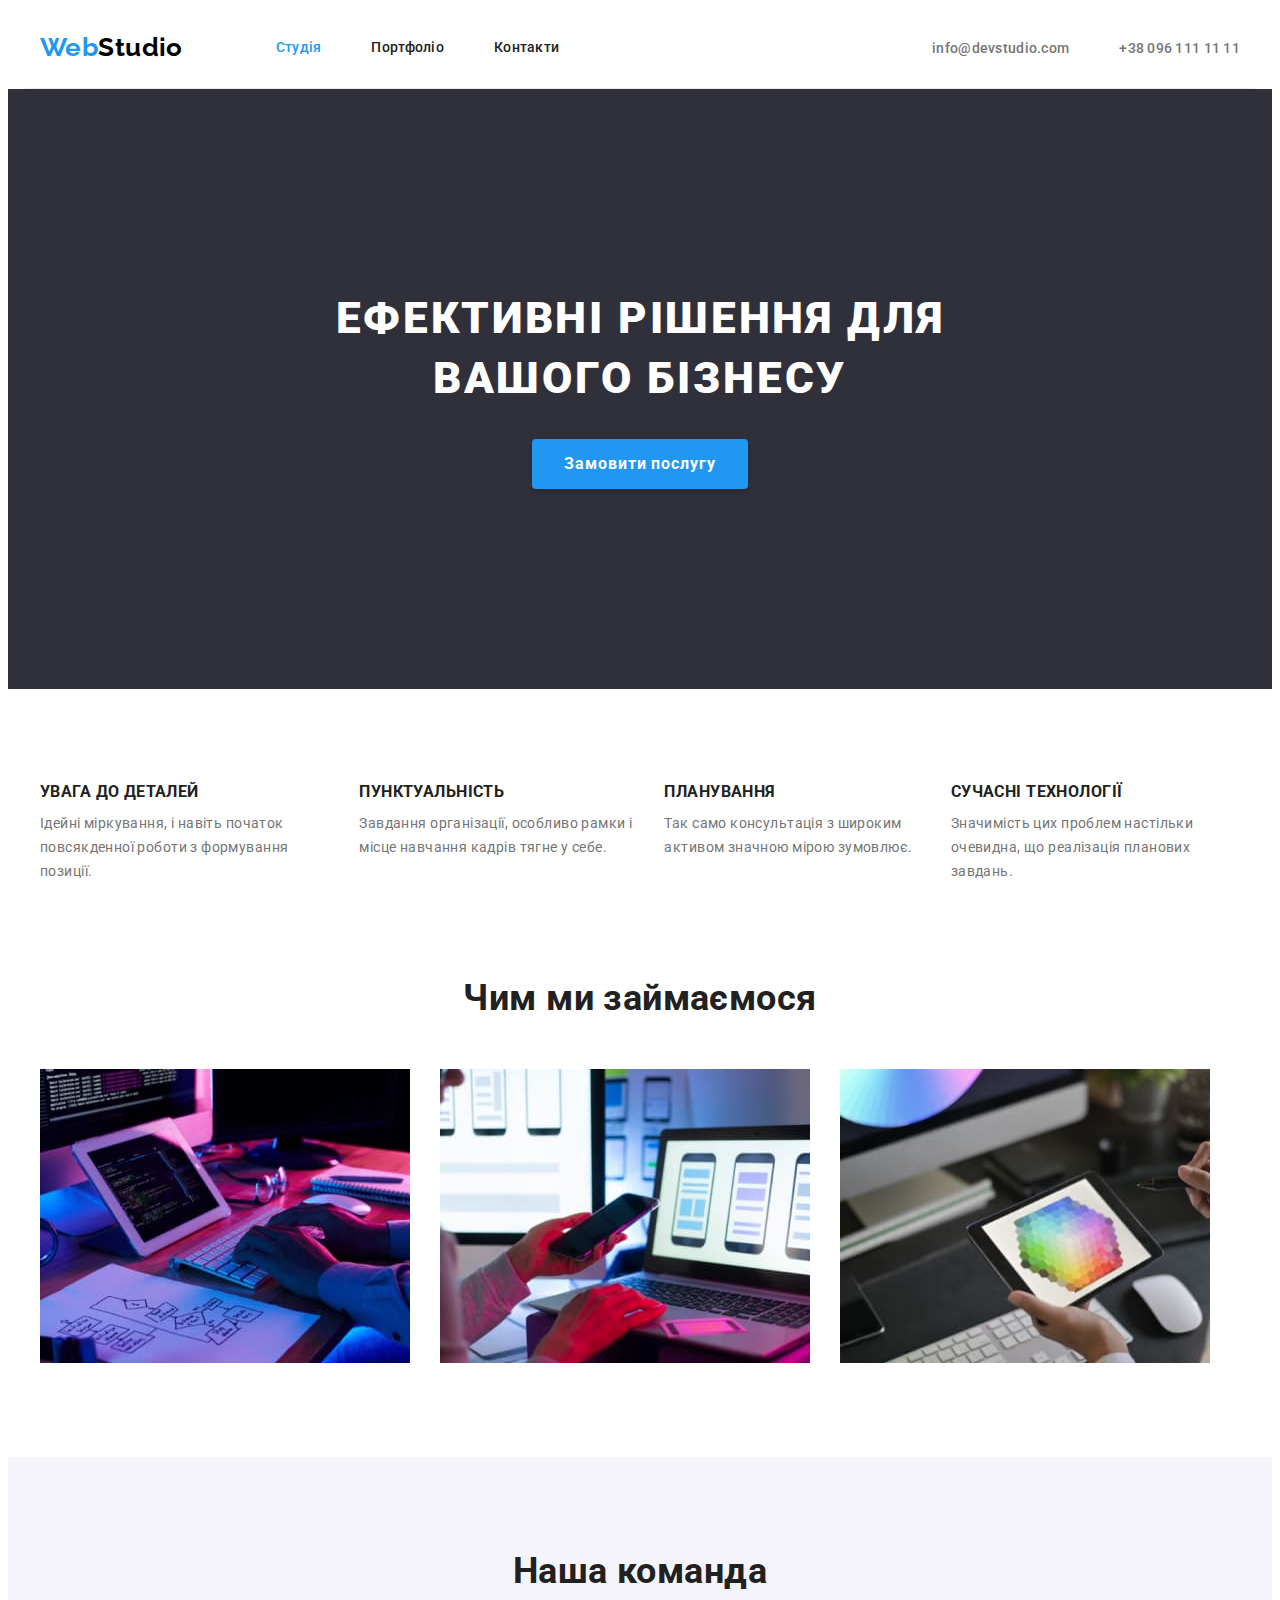
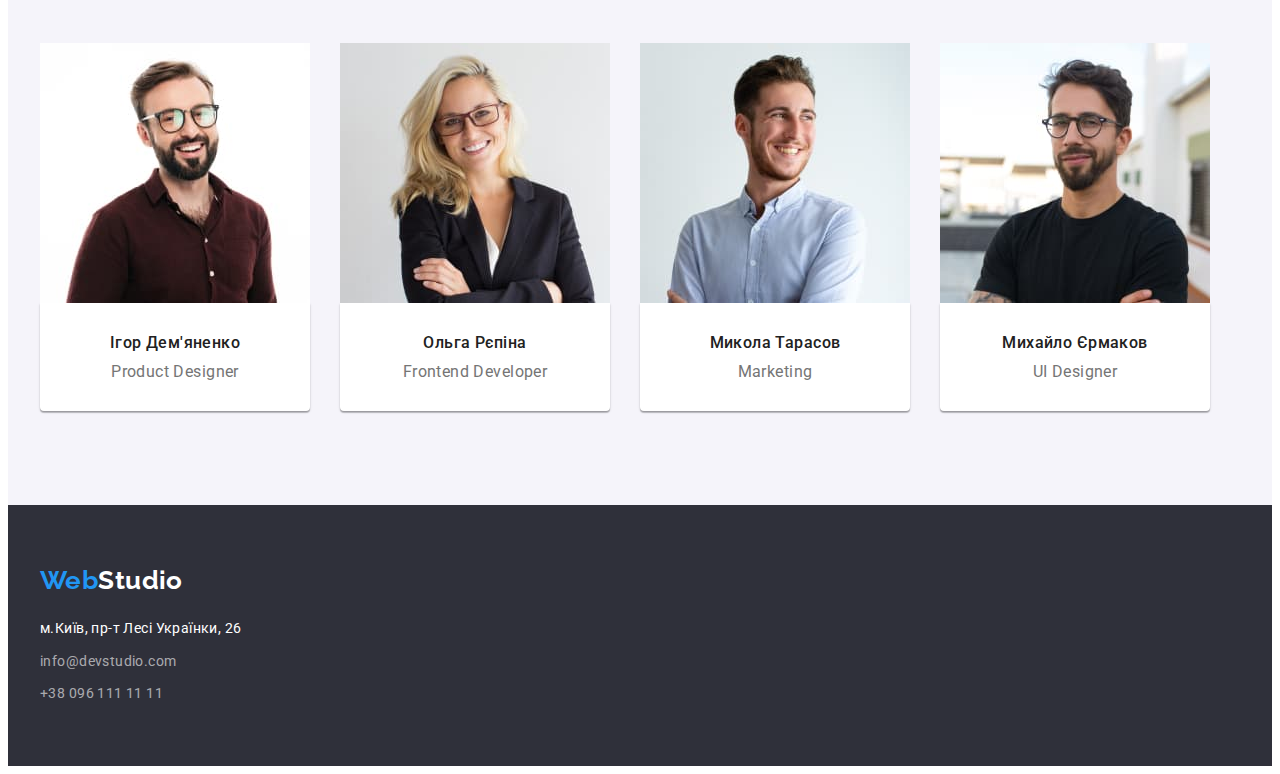
==== index.html @ faf0ae06 "start" ====
<!DOCTYPE html>
<html lang="uk">
  <head>
    <meta charset="UTF-8" />
    <meta http-equiv="X-UA-Compatible" content="IE=edge" />
    <meta name="viewport" content="width=device-width, initial-scale=1.0" />

    <title>Web Studio</title>
    <link
      rel="stylesheet"
      href="https://cdnjs.cloudflare.com/ajax/libs/modern-normalize/1.1.0/modern-normalize.min.css"
      integrity="sha512-wpPYUAdjBVSE4KJnH1VR1HeZfpl1ub8YT/NKx4PuQ5NmX2tKuGu6U/JRp5y+Y8XG2tV+wKQpNHVUX03MfMFn9Q=="
      crossorigin="anonymous"
      referrerpolicy="no-referrer"
    />
    <link rel="stylesheet" href="./css/styles.css" />
    <link rel="preconnect" href="https://fonts.googleapis.com" />
    <link rel="preconnect" href="https://fonts.gstatic.com" crossorigin />
    <link
      href="https://fonts.googleapis.com/css2?family=Raleway:wght@700&family=Roboto:wght@400;500;700;900&display=swap"
      rel="stylesheet"
    />
  </head>
  <body>
    <header class="page-header">
      <div class="conteiner">
        <nav class="site-nav">
          <a class="logo-head" lang="en" href="#"><span class="web-logo">Web</span>Studio</a>
          <ul class="nav-links list">
            <li><a href="#" class="link current">Студія</a></li>
            <li><a href="./portfolio.html" class="link">Портфоліо</a></li>
            <li><a href="#" class="link">Контакти</a></li>
          </ul>
        </nav>

        <ul class="contacts-header list">
          <li><a href="mailto:info@devstudio.com">info@devstudio.com</a></li>
          <li><a href="tel:+380961111111">+38 096 111 11 11</a></li>
        </ul>
      </div>
    </header>
    <main>
      <!--1 секція -->
      <section class="herro-sec">
        <div class="conteiner">
          <h1 class="hero-h">Ефективні рішення для вашого бізнесу</h1>
          <button class="hero-btn" type="button">Замовити послугу</button>
        </div>
      </section>
      <!--2 cek-->
      <section>
        <div class="conteiner">
          <h2 class="visually-hidden">Особливості</h2>
          <ul class="benefits list">
            <li>
              <h3>УВАГА ДО ДЕТАЛЕЙ</h3>
              <p>Ідейні міркування, і навіть початок повсякденної роботи з формування позиції.</p>
            </li>
            <li>
              <h3>ПУНКТУАЛЬНІСТЬ</h3>
              <p>Завдання організації, особливо рамки і місце навчання кадрів тягне у себе.</p>
            </li>
            <li>
              <h3>ПЛАНУВАННЯ</h3>
              <p>Так само консультація з широким активом значною мірою зумовлює.</p>
            </li>
            <li>
              <h3>СУЧАСНІ ТЕХНОЛОГІЇ</h3>
              <p>Значимість цих проблем настільки очевидна, що реалізація планових завдань.</p>
            </li>
          </ul>
        </div>
      </section>
      <!--3 sek-->
      <section class="our-works">
        <div class="conteiner">
          <h2>Чим ми займаємося</h2>
          <ul class="works list">
            <li>
              <img src="./images/img1.jpg" width="370" alt="написання коду на коп'ютері" />
            </li>
            <li>
              <img src="./images/img2.jpg" width="370" alt="розробка додатків на телефон" />
            </li>
            <li>
              <img src="./images/img3.jpg" width="370" alt="підбір кольору" />
            </li>
          </ul>
        </div>
      </section>
      <!--4 sek-->
      <section class="team">
        <div class="conteiner">
          <h2 class="our-team">Наша команда</h2>
          <ul class="members list">
            <li>
              <img
                src="./images/imgigor.jpg"
                width="270"
                height="260"
                alt="Чоловік в окулярах посміхаєтся"
              />
              <div class="card">
                <h3>Ігор Дем'яненко</h3>
                <p lang="en">Product Designer</p>
              </div>
            </li>
            <li>
              <img src="./images/imgolga.jpg" width="270" height="260" alt="Жінка в окулярах" />
              <div class="card">
                <h3>Ольга Рєпіна</h3>
                <p lang="en">Frontend Developer</p>
              </div>
            </li>
            <li>
              <img
                src="./images/imgmikola.jpg"
                width="270"
                height="260"
                alt="Чоловік у білій сорочці посміхаєтся"
              />
              <div class="card">
                <h3>Микола Тарасов</h3>
                <p lang="en">Marketing</p>
              </div>
            </li>
            <li>
              <img
                src="./images/imgmihailo.jpg"
                width="270"
                height="260"
                alt="Усміхнений чоловік у чорній футболці"
              />
              <div class="card">
                <h3>Михайло Єрмаков</h3>
                <p lang="en">UI Designer</p>
              </div>
            </li>
          </ul>
        </div>
      </section>
    </main>
    <footer class="footer">
      <div class="conteiner">
        <a class="logo-footer" lang="en" href="#"><span class="web-logo">Web</span>Studio</a>
        <address>
          <ul class="contacts-footer list">
            <li>
              <a
                class="map"
                href="https://goo.gl/maps/fwpPtRoD1CJxpNF26"
                target="_blank"
                rel="noopener noreferrer nofollow"
              >
                м.Київ, пр-т Лесі Українки, 26</a
              >
            </li>
            <li><a class="mail" href="mailto:info@devstudio.com">info@devstudio.com</a></li>
            <li><a class="phone" href="tel:+380961111111">+38 096 111 11 11</a></li>
          </ul>
        </address>
      </div>
    </footer>
  </body>
</html>
---- css/styles.css ----
:root {
  --border: rgba(236, 236, 236, 1);
  --black: #000000;
  --accent: #2196f3;
  --grey: #757575;
  --white: #ffffff;
  --text: #212121;
  --focus: #188ce8;
  --memberbgc: #f5f4fa;
  --headfoot: #2f303a;
  --font-btn: inherit;
}

body {
  font-family: Roboto, sans-serif;
  background-color: var(--white);
  font-size: 14px;
  letter-spacing: 0.03em;
}
img {
  display: block;
  max-width: 100%;
  height: auto;
}
section {
  padding: 94px 0;
}
h1,
h2,
h3,
h4,
h5,
h6,
p,
ul {
  margin: 0;
  padding: 0;
}
.list {
  list-style: none;
}
.page-header .conteiner {
  display: flex;
  align-items: center;
  justify-content: space-between;

  margin: 0 auto;
  max-width: 1200px;

  border-bottom: 1px solid var(--border);
}
.site-nav {
  display: flex;
  align-items: center;
}

.nav-links li + li {
  margin-left: 50px;
}

.nav-links {
  display: flex;
}

.nav-links .link {
  display: block;
  padding: 32px 0;
  text-decoration: none;
  font-style: normal;
  font-weight: 500;

  line-height: 1.14;
  letter-spacing: 0.02em;

  color: var(--text);
}
.nav-links .link:hover,
.nav-links .link:focus {
  color: var(--accent);
}
.nav-links .link.current {
  color: var(--accent);
}
.contacts-header {
  display: flex;
}

.contacts-header li + li {
  margin-left: 50px;
}

.contacts-header a {
  padding: 32px 0;
  text-decoration: none;
  font-style: normal;
  font-weight: 500;

  line-height: 1.14;
  letter-spacing: 0.02em;

  color: var(--grey);
}
.contacts-header a:hover,
.contacts-header a:focus {
  font-style: normal;
  font-weight: 500;

  line-height: 1.14;
  letter-spacing: 0.02em;

  color: var(--accent);
}
.logo-head {
  margin-right: 93px;
  padding: 24px 0 25px 0;
  align-items: center;

  font-family: Raleway, sans-serif;
  text-decoration: none;
  font-style: normal;
  font-weight: 700;
  font-size: 26px;
  line-height: 1.19;
  /* identical to box height */

  color: var(--black);
}
.web-logo {
  color: var(--accent);
}
.conteiner {
  width: 1200px;

  margin: 0 auto;
  padding: 0 15px;
}

/*hero-sec-main*/
.herro-sec {
  background-color: var(--headfoot);
  padding: 200px 0;
}
.hero-h {
  margin: 0 auto;
  margin-bottom: 30px;

  width: 696px;
  height: 120px;
  font-style: normal;
  font-weight: 900;
  font-size: 44px;
  line-height: 1.36;
  /* or 136% */

  text-align: center;
  letter-spacing: 0.06em;
  text-transform: uppercase;

  color: var(--white);
}
.hero-btn {
  padding: 10px 32px;
  margin: 0 auto;

  font-family: var(--font-btn);
  font-style: normal;
  font-weight: 700;
  font-size: 16px;
  line-height: 1.88;
  /* identical to box height, or 188% */

  display: flex;
  align-items: center;
  text-align: center;
  letter-spacing: 0.06em;

  color: var(--white);
  background: var(--accent);
  box-shadow: 0px 4px 4px rgba(0, 0, 0, 0.15);
  border: none;
  border-radius: 4px;
  cursor: pointer;
}
.hero-btn:hover {
  background: var(--focus);
  box-shadow: 0px 4px 4px rgba(0, 0, 0, 0.15);
  border-radius: 4px;
}
.hero-btn:focus {
  background: var(--focus);
  box-shadow: 0px 4px 4px rgba(0, 0, 0, 0.15);
  border-radius: 4px;
}

/*2sec-main*/
.visually-hidden {
  position: absolute;
  white-space: nowrap;
  width: 1px;
  height: 1px;
  overflow: hidden;
  border: 0;
  padding: 0;
  clip: rect(0 0 0 0);
  clip-path: inset (50%);
  margin: -1px;
}
.benefits {
  display: flex;
  text-align: center;
}
.benefits > li:not(:last-child) {
  margin-right: 30px;
}
.benefits h3 {
  margin-bottom: 10px;
  line-height: 1.14;
  text-align: left;

  text-transform: uppercase;

  color: var(--text);
}
.benefits p {
  text-align: left;
  line-height: 1.71;
  /* or 171% */

  color: var(--grey);
}
/*3sec-main*/
section.our-works {
  padding-top: 0;
}
.our-works h2 {
  margin-bottom: 50px;
  font-size: 36px;
  line-height: 1.16;
  text-align: center;

  color: var(--text);
}
.works {
  display: flex;
}
.works > li:not(:last-child) {
  margin-right: 30px;
}
/*4sec-main*/
.team {
  background-color: var(--memberbgc);
}
.our-team {
  margin-bottom: 50px;
  font-style: normal;
  font-weight: 700;
  font-size: 36px;
  line-height: 1.16;
  text-align: center;
  background-color: var(--memberbgc);

  color: var(--text);
}
.members {
  display: flex;
}
.members > li:not(:last-child) {
  margin-right: 30px;
}
.card {
  padding: 30px 0;
  box-shadow: 0px 1px 3px rgba(0, 0, 0, 0.12), 0px 1px 1px rgba(0, 0, 0, 0.14),
    0px 2px 1px rgba(0, 0, 0, 0.2);
  border-radius: 0px 0px 4px 4px;

  background-color: var(--white);
}
.card img {
  margin-bottom: 30px;
}

.members h3 {
  margin-bottom: 10px;
  font-weight: 500;
  font-size: 16px;
  line-height: 1.2;
  /* identical to box height */

  text-align: center;

  color: var(--text);
  background-color: var(--white);
}
.members p {
  font-size: 16px;
  line-height: 1.2;
  /* identical to box height */

  text-align: center;

  color: var(--grey);
  background-color: var(--white);
}
/*portfolio*/
/*buttons*/

/* .conteiner > nav {
  display: flex;
} */
.section-portf {
}
.filters {
  display: flex;
  justify-content: center;
  margin-bottom: 50px;
}
.filters li:not(:last-child) {
  margin-right: 8px;
}
.filters button {
  padding: 6px 22px;
  font-family: var(--font-btn);
  font-style: normal;
  font-weight: 500;

  color: var(--text);
  background-color: var(--memberbgc);
  border-radius: 4px;
  border: none;
  cursor: pointer;
}
.filters button:hover,
.filters button:focus {
  background-color: var(--accent);
  color: var(--white);
}
/*projects*/
.card-p {
  padding: 20px 24px;
  border-bottom: 1px solid #eee;
}
.card-p > h2 {
  margin-bottom: 4px;
}

.projects {
  display: flex;
  flex-wrap: wrap;
  gap: 30px;
}
/*
.projects .card-p{
  margin-right: 30px;
  margin-bottom: 30px;
}
.projects .card-p:last-child(-n+3){
  margin-bottom: 0;
}
.projects .card-p:nth-child(n){
  margin-right: 0;
}
*/
.projects h2 {
  font-size: 18px;
  line-height: 2;
  /* identical to box height, or 200% */

  letter-spacing: 0.06em;

  color: var(--text);
}
.projects p {
  font-size: 16px;
  line-height: 1.88;
  /* identical to box height, or 188% */

  color: var(--grey);
}
/*footer*/
.footer {
  padding: 60px 0;
  background-color: var(--headfoot);
}
a.logo-footer {
  display: block;
  margin-bottom: 20px;

  font-family: Raleway, sans-serif;
  font-style: normal;
  text-decoration: none;
  font-weight: 700;
  font-size: 26px;
  line-height: 1.2;
  /* identical to box height */

  color: var(--white);
}
.contacts-footer li {
  display: block;
}
.contacts-footer li:not(:last-child) {
  margin-bottom: 9px;
}
.map {
  font-style: normal;
  text-decoration: none;
  font-weight: 400;

  line-height: 1.71;
  /* or 171% */

  color: var(--white);
}
.mail,
.phone {
  font-style: normal;
  text-decoration: none;
  font-weight: 400;

  line-height: 1.71;
  /* or 171% */

  color: rgba(255, 255, 255, 0.6);
}
.contacts-footer a:hover,
.contacts-footer a:focus {
  color: var(--focus);
}

/*.map:hover,
.map:focus {
  color: var(--focus);
}
.mail:hover,
.mail:focus {
  color: var(--focus);
}
.phone:hover,
.phone:focus {
  color: var(--focus);
}*/
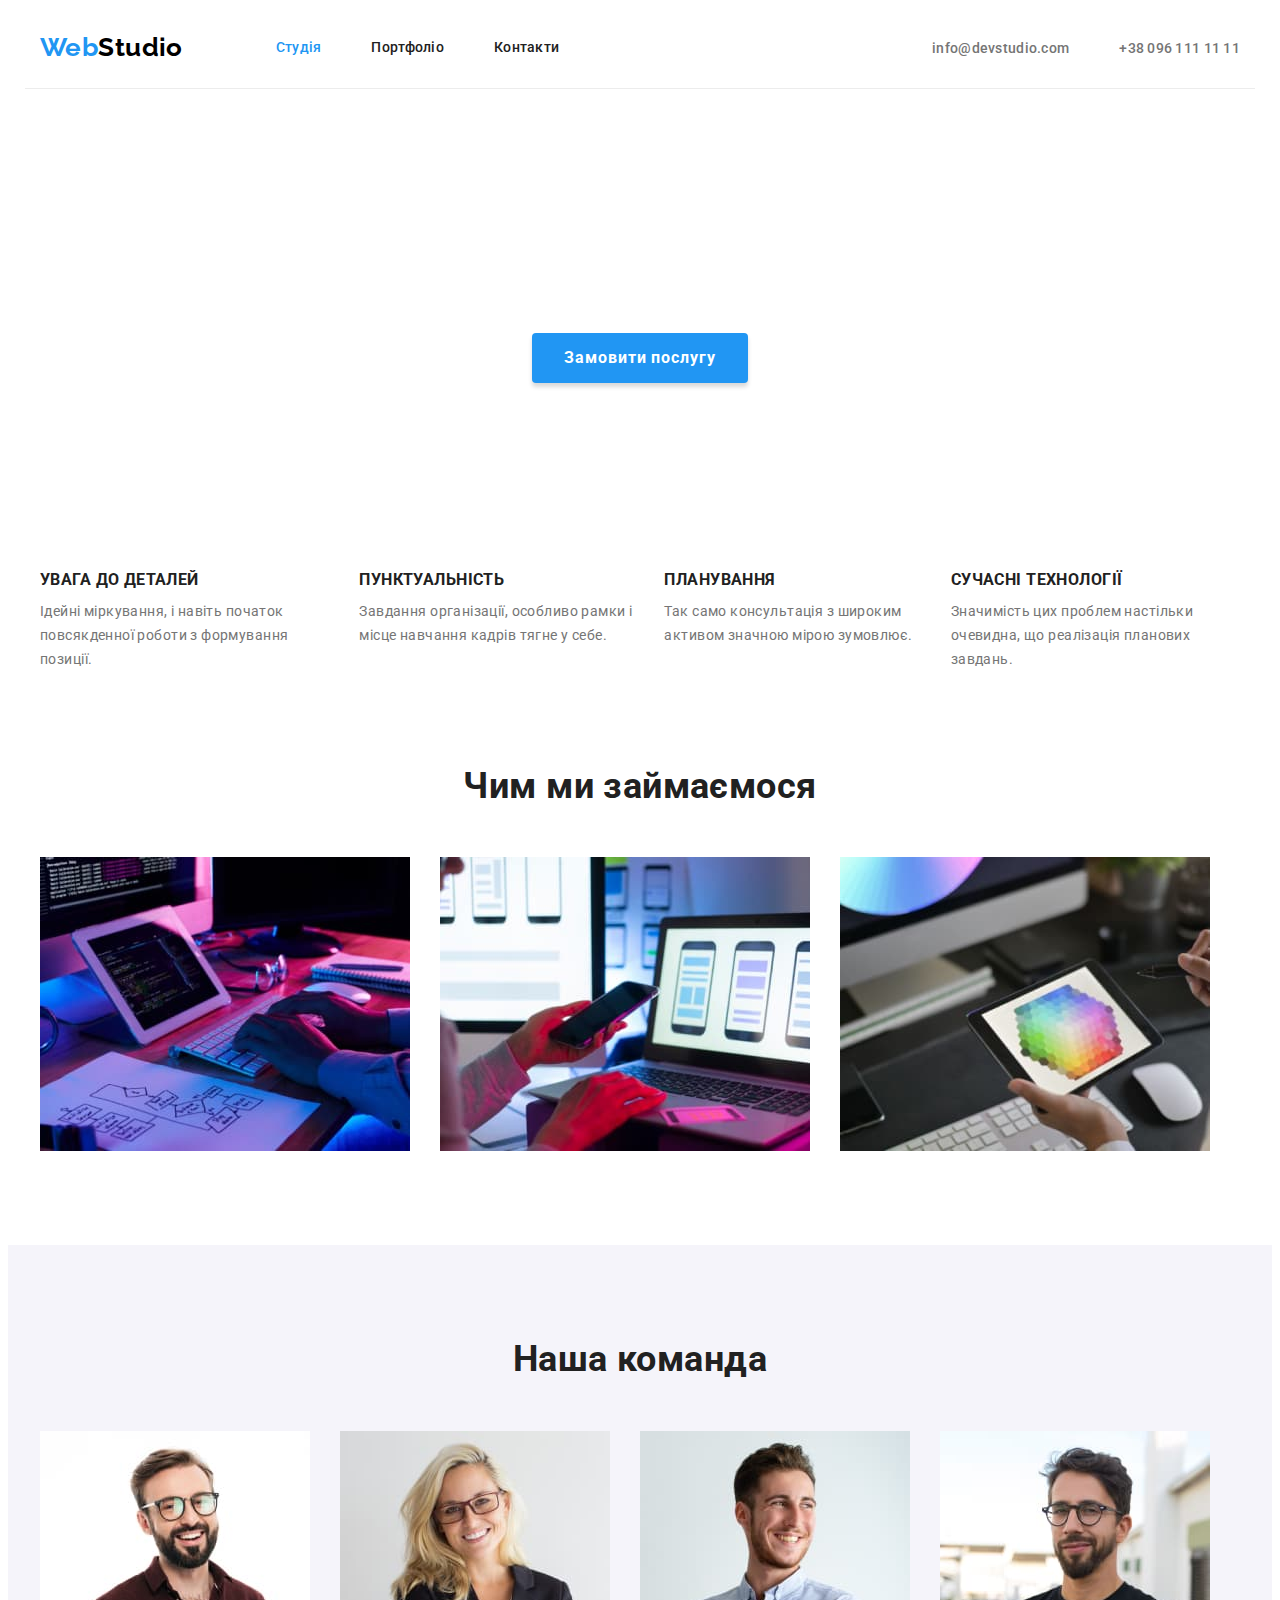
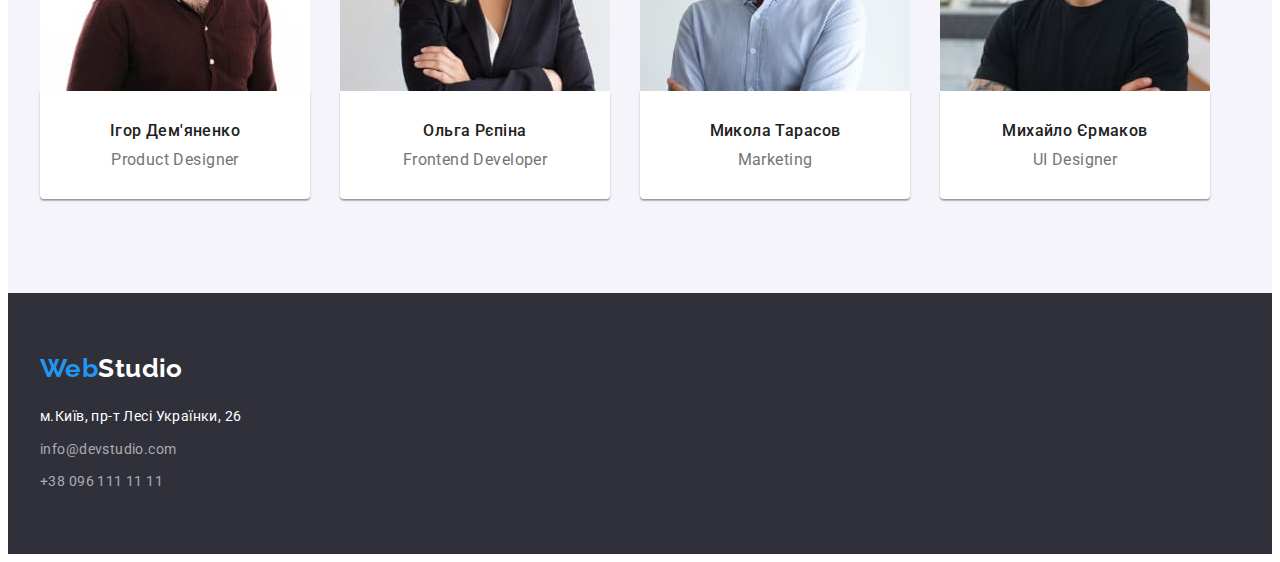
==== commit faee5f30: "1" ====
--- a/index.html
+++ b/index.html
@@ -41,7 +41,7 @@
     </header>
     <main>
       <!--1 секція -->
-      <section class="herro-sec">
+      <section class="herro-sec overlay">
         <div class="conteiner">
           <h1 class="hero-h">Ефективні рішення для вашого бізнесу</h1>
           <button class="hero-btn" type="button">Замовити послугу</button>
--- a/css/styles.css
+++ b/css/styles.css
@@ -137,7 +137,10 @@
 
 /*hero-sec-main*/
 .herro-sec {
-  background-color: var(--headfoot);
+  
+  background-image: linear-gradient(rgba(47, 48, 58, 0.4) rgba(47, 48, 58, 0.4))
+    url(../images/team.jpg)
+
   padding: 200px 0;
 }
 .hero-h {
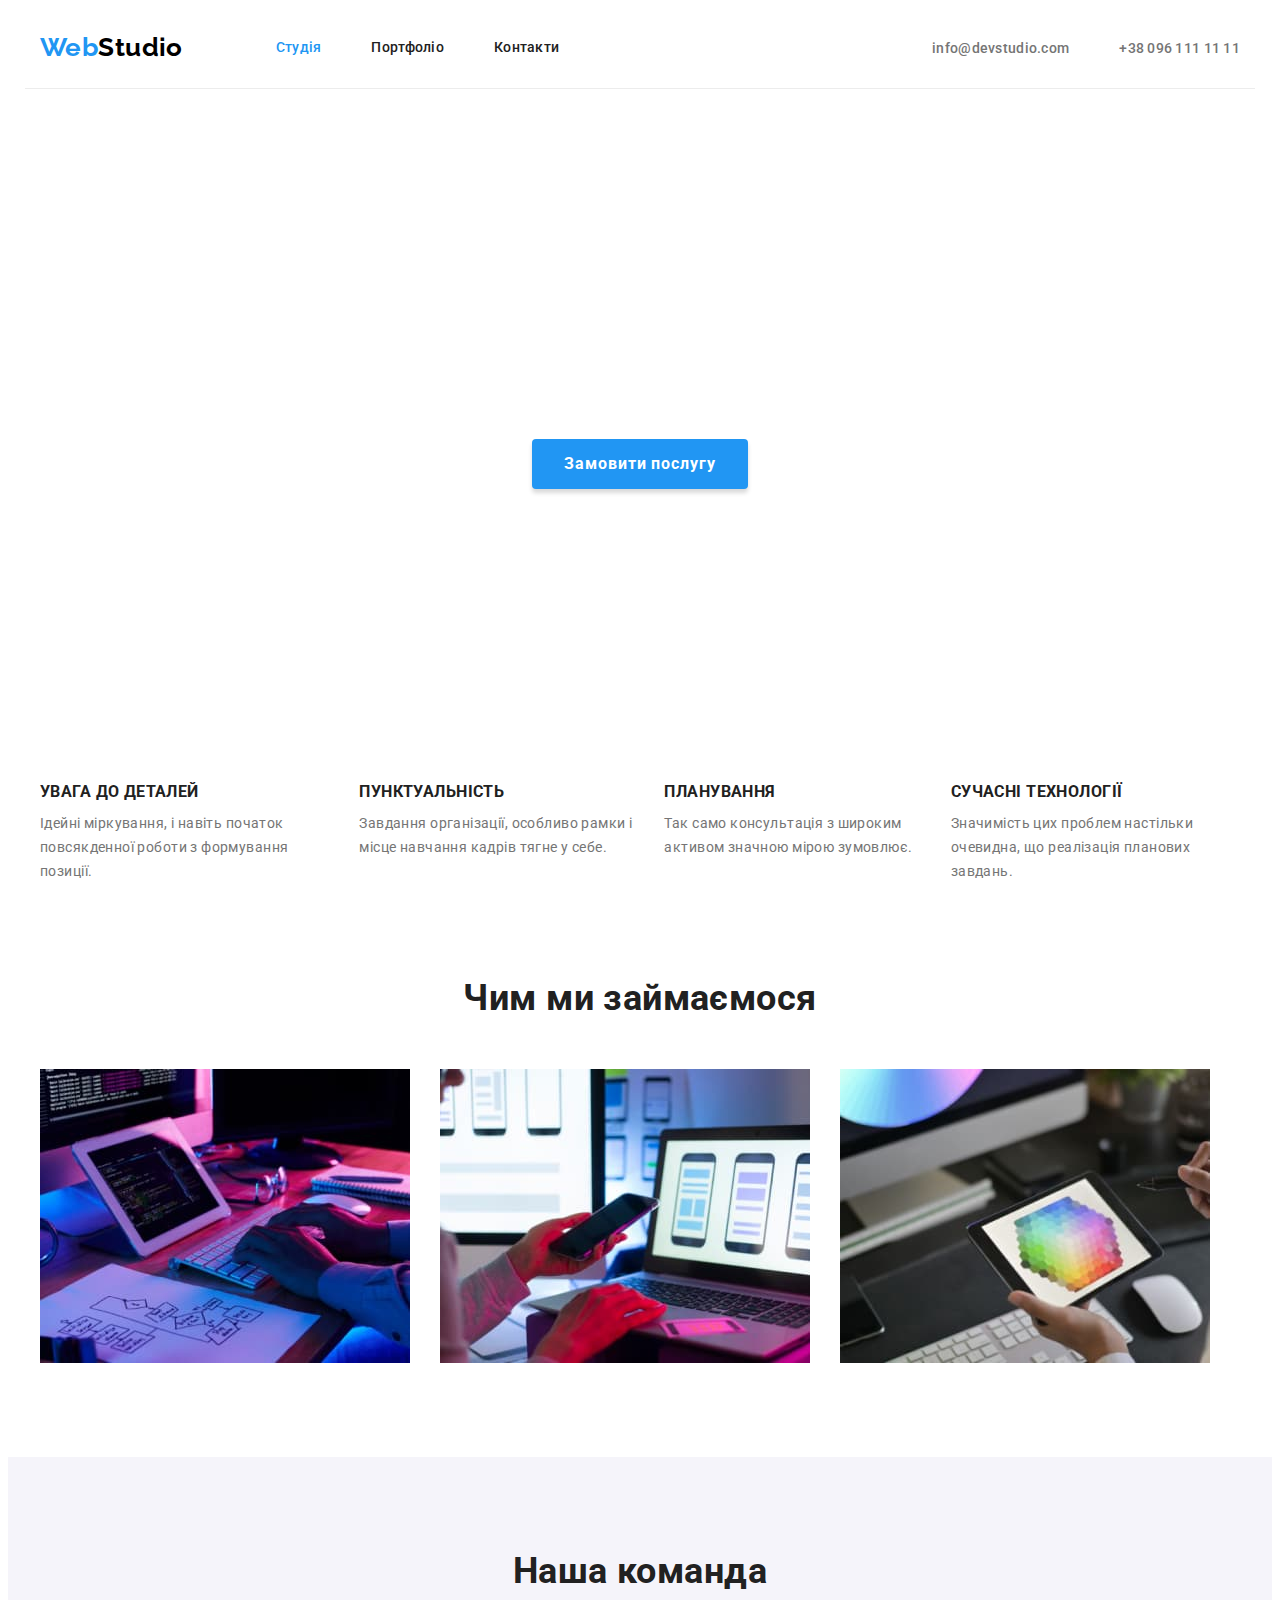
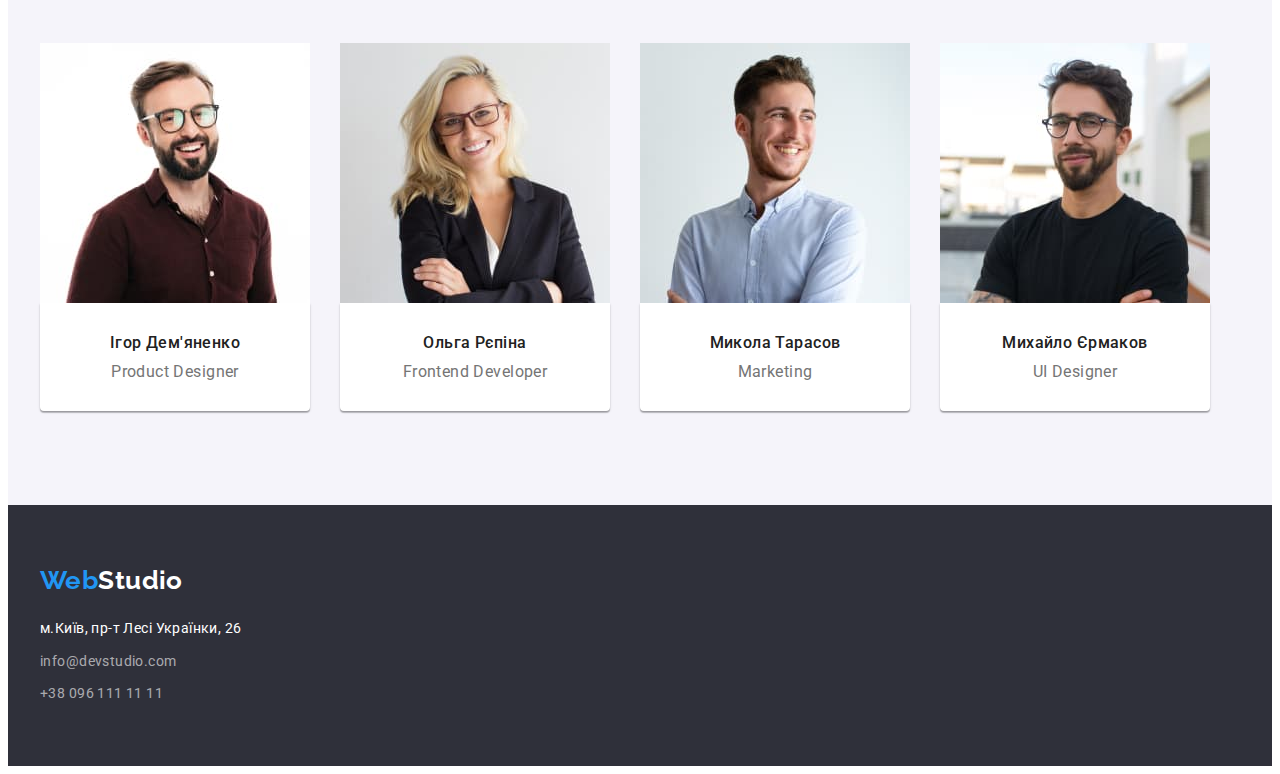
==== commit d315d2dd: "(((" ====
--- a/index.html
+++ b/index.html
@@ -41,7 +41,7 @@
     </header>
     <main>
       <!--1 секція -->
-      <section class="herro-sec overlay">
+      <section class="herro-sec">
         <div class="conteiner">
           <h1 class="hero-h">Ефективні рішення для вашого бізнесу</h1>
           <button class="hero-btn" type="button">Замовити послугу</button>
--- a/css/styles.css
+++ b/css/styles.css
@@ -136,12 +136,20 @@
 }
 
 /*hero-sec-main*/
+
 .herro-sec {
-  
-  background-image: linear-gradient(rgba(47, 48, 58, 0.4) rgba(47, 48, 58, 0.4))
+  max-width: 1600px;
+  padding: 200px 15px;
+  margin: 0 auto;
+  background-image: linear-gradient(
+    to right,
+    rgba(47, 48, 58, 0.4),
+    rgba(47, 48, 58, 0.4),
     url(../images/team.jpg)
-
-  padding: 200px 0;
+  );
+  /* background-image: url(../images/team.jpg); */
+  background-repeat: no-repeat;
+  background-position: center;
 }
 .hero-h {
   margin: 0 auto;
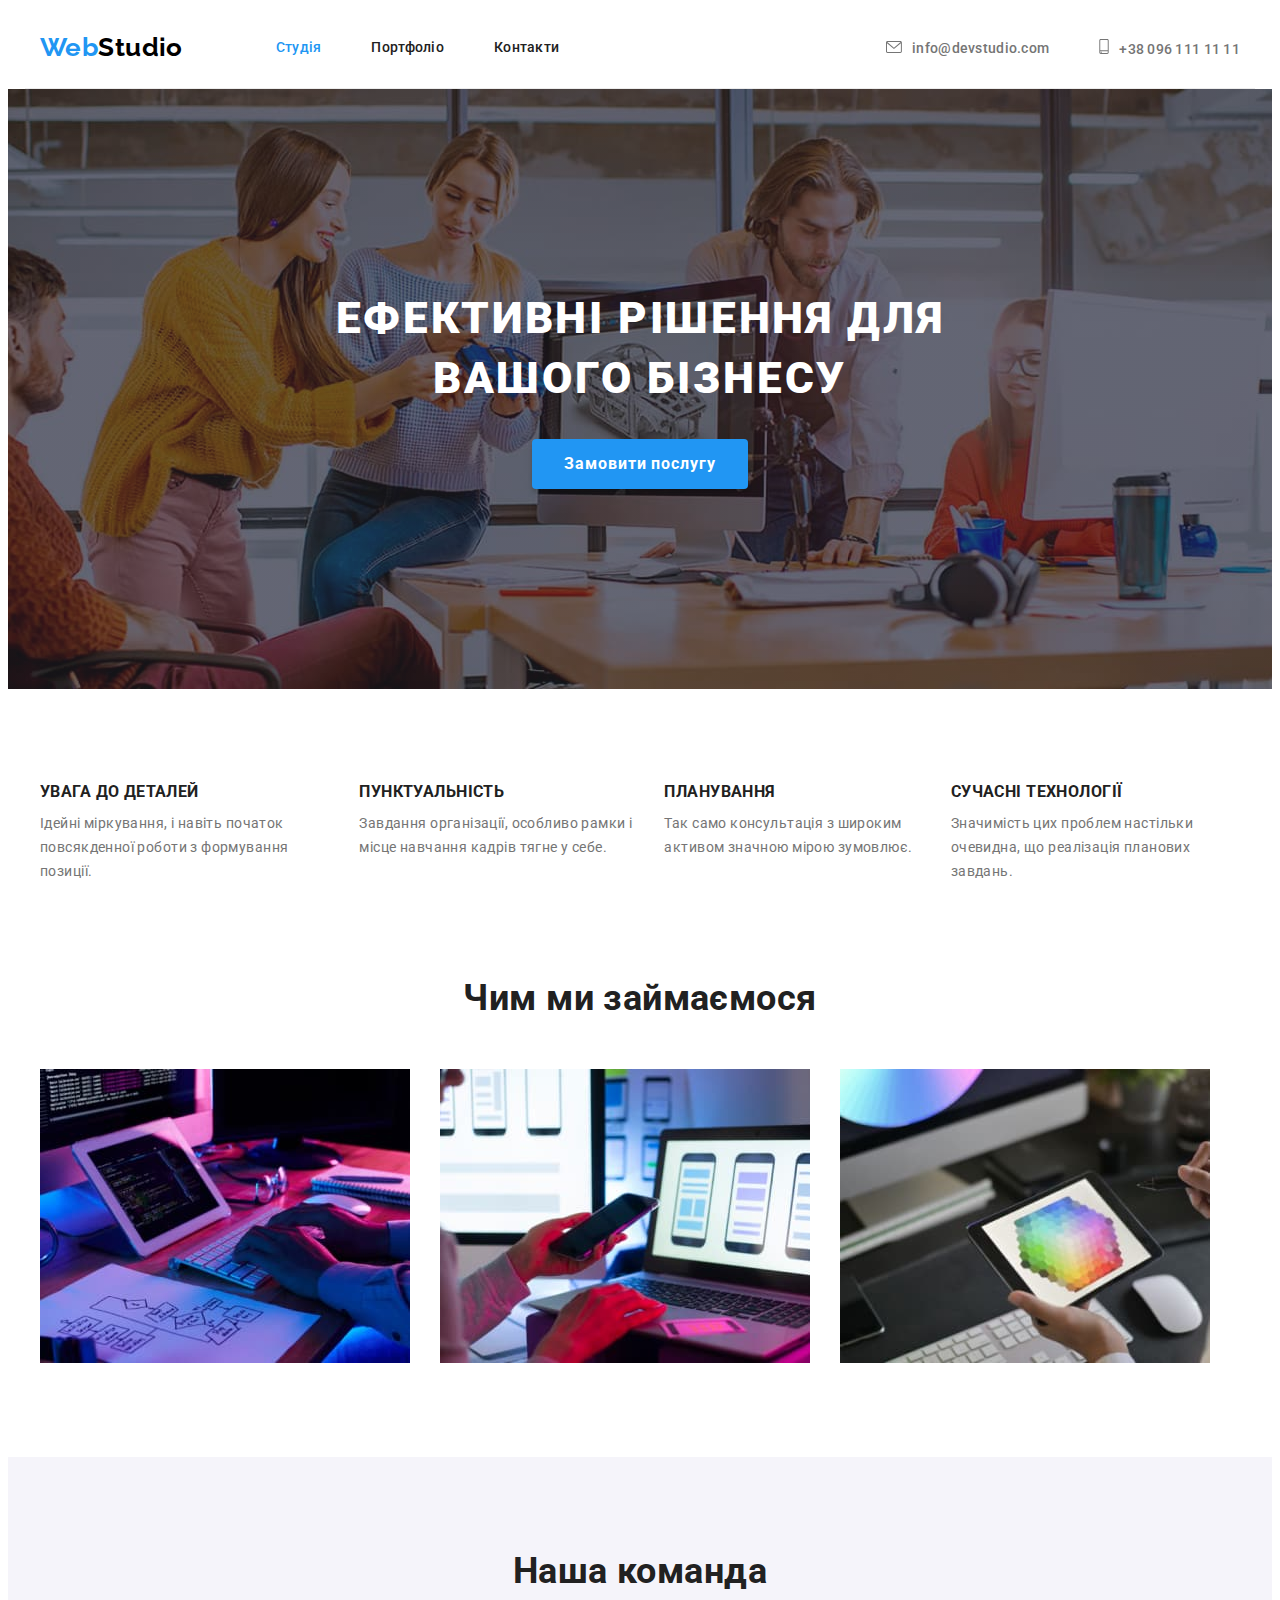
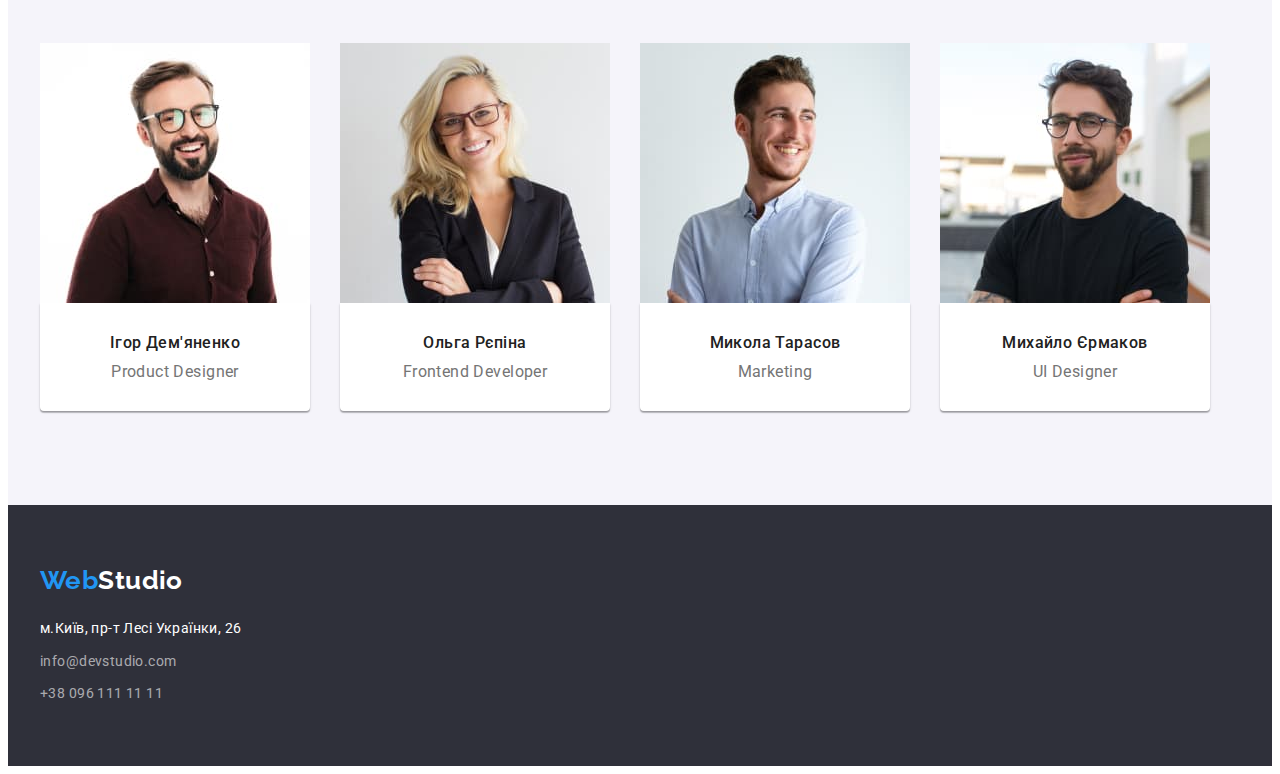
==== commit edfb55a0: "sprite" ====
--- a/index.html
+++ b/index.html
@@ -34,8 +34,20 @@
         </nav>
 
         <ul class="contacts-header list">
-          <li><a href="mailto:info@devstudio.com">info@devstudio.com</a></li>
-          <li><a href="tel:+380961111111">+38 096 111 11 11</a></li>
+          <li>
+            <a href="mailto:info@devstudio.com">
+              <svg class="head-svgm">
+                <use href="./images/symbol-defs.svg#icon-mail"></use></svg
+              >info@devstudio.com</a
+            >
+          </li>
+          <li>
+            <a href="tel:+380961111111"
+              ><svg class="head-svgp">
+                <use href="./images/symbol-defs.svg#icon-phone"></use></svg
+              >+38 096 111 11 11</a
+            >
+          </li>
         </ul>
       </div>
     </header>
--- a/css/styles.css
+++ b/css/styles.css
@@ -83,6 +83,17 @@
 }
 .contacts-header {
   display: flex;
+  align-items: center;
+}
+.head-svgm {
+  width: 16px;
+  height: 12px;
+  margin-right: 10px;
+}
+.head-svgp {
+  width: 10px;
+  height: 15px;
+  margin-right: 10px;
 }
 
 .contacts-header li + li {
@@ -102,6 +113,16 @@
 }
 .contacts-header a:hover,
 .contacts-header a:focus {
+  font-style: normal;
+  font-weight: 500;
+
+  line-height: 1.14;
+  letter-spacing: 0.02em;
+
+  color: var(--accent);
+}
+.contacts-header a svg:hover,
+.contacts-header a svg:focus {
   font-style: normal;
   font-weight: 500;
 
@@ -141,12 +162,8 @@
   max-width: 1600px;
   padding: 200px 15px;
   margin: 0 auto;
-  background-image: linear-gradient(
-    to right,
-    rgba(47, 48, 58, 0.4),
-    rgba(47, 48, 58, 0.4),
-    url(../images/team.jpg)
-  );
+  background-image: linear-gradient(to right, rgba(47, 48, 58, 0.4), rgba(47, 48, 58, 0.4)),
+    url(../images/team.jpg);
   /* background-image: url(../images/team.jpg); */
   background-repeat: no-repeat;
   background-position: center;
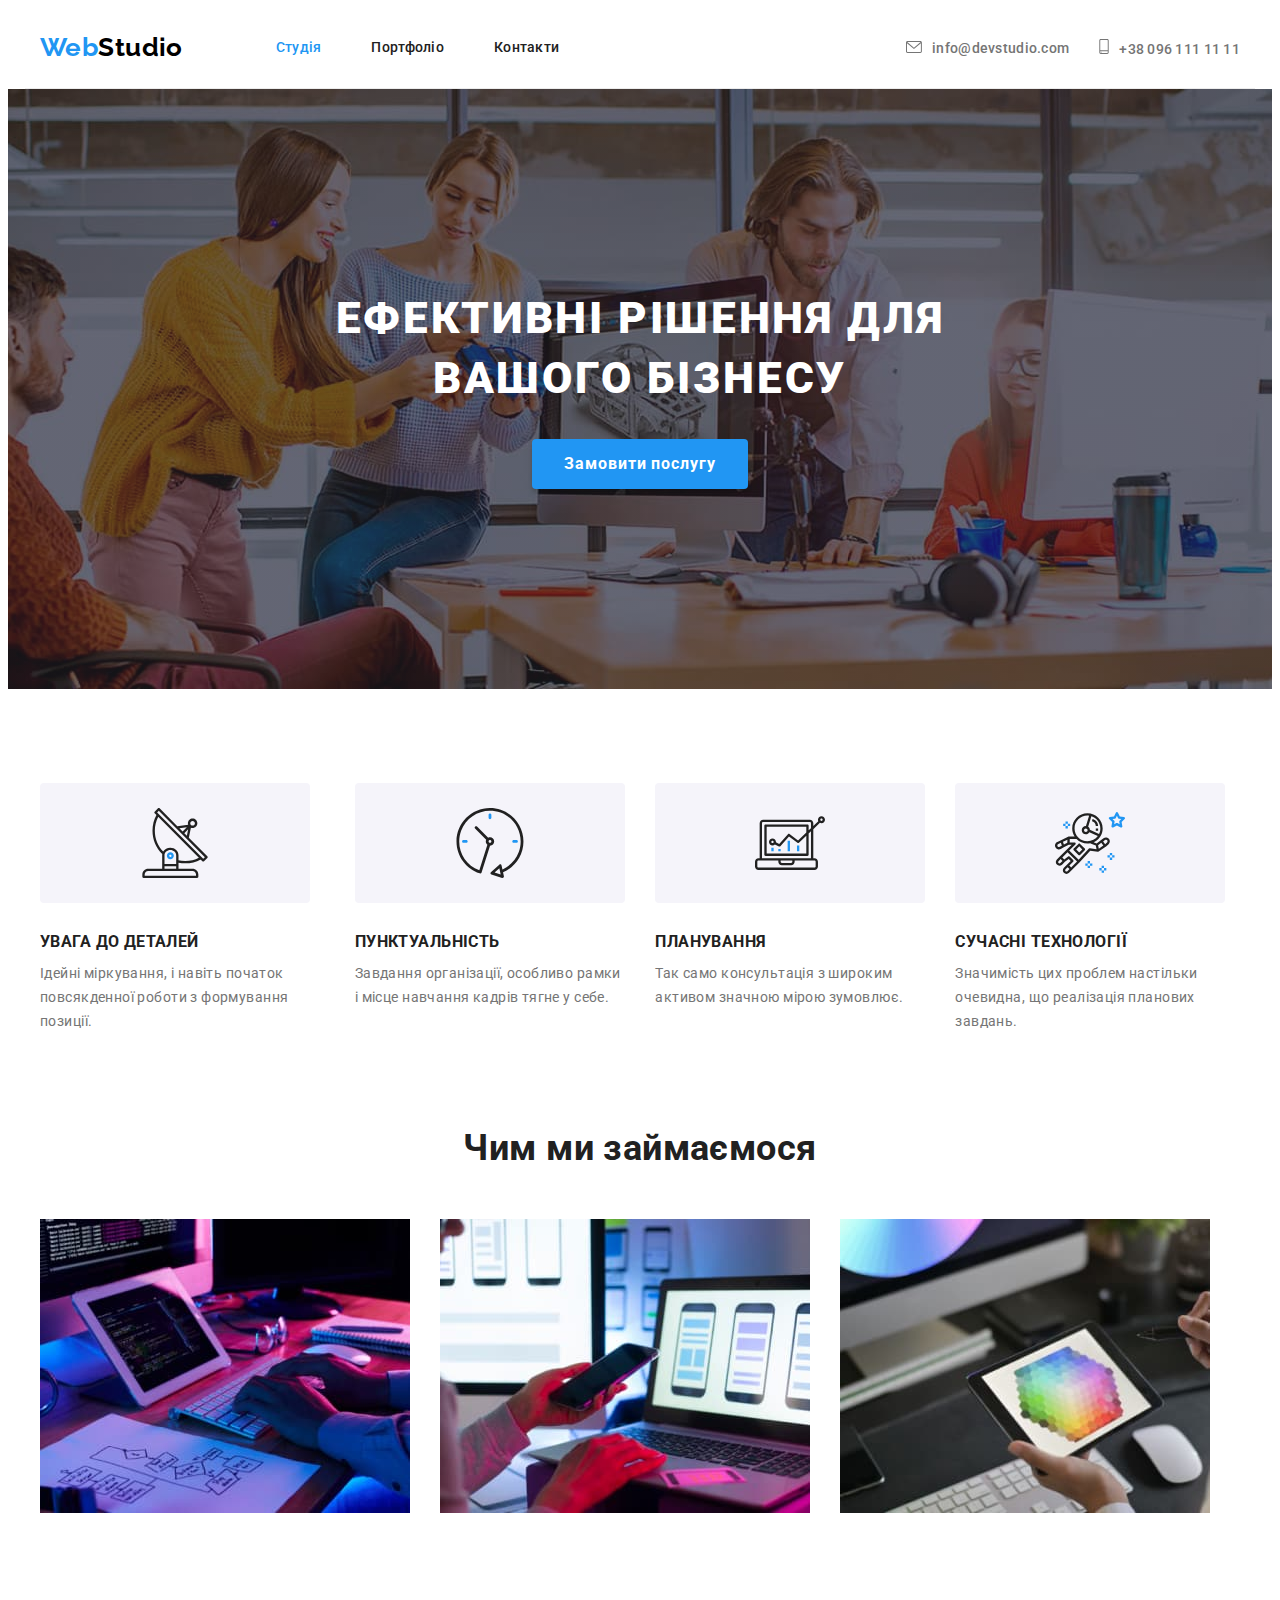
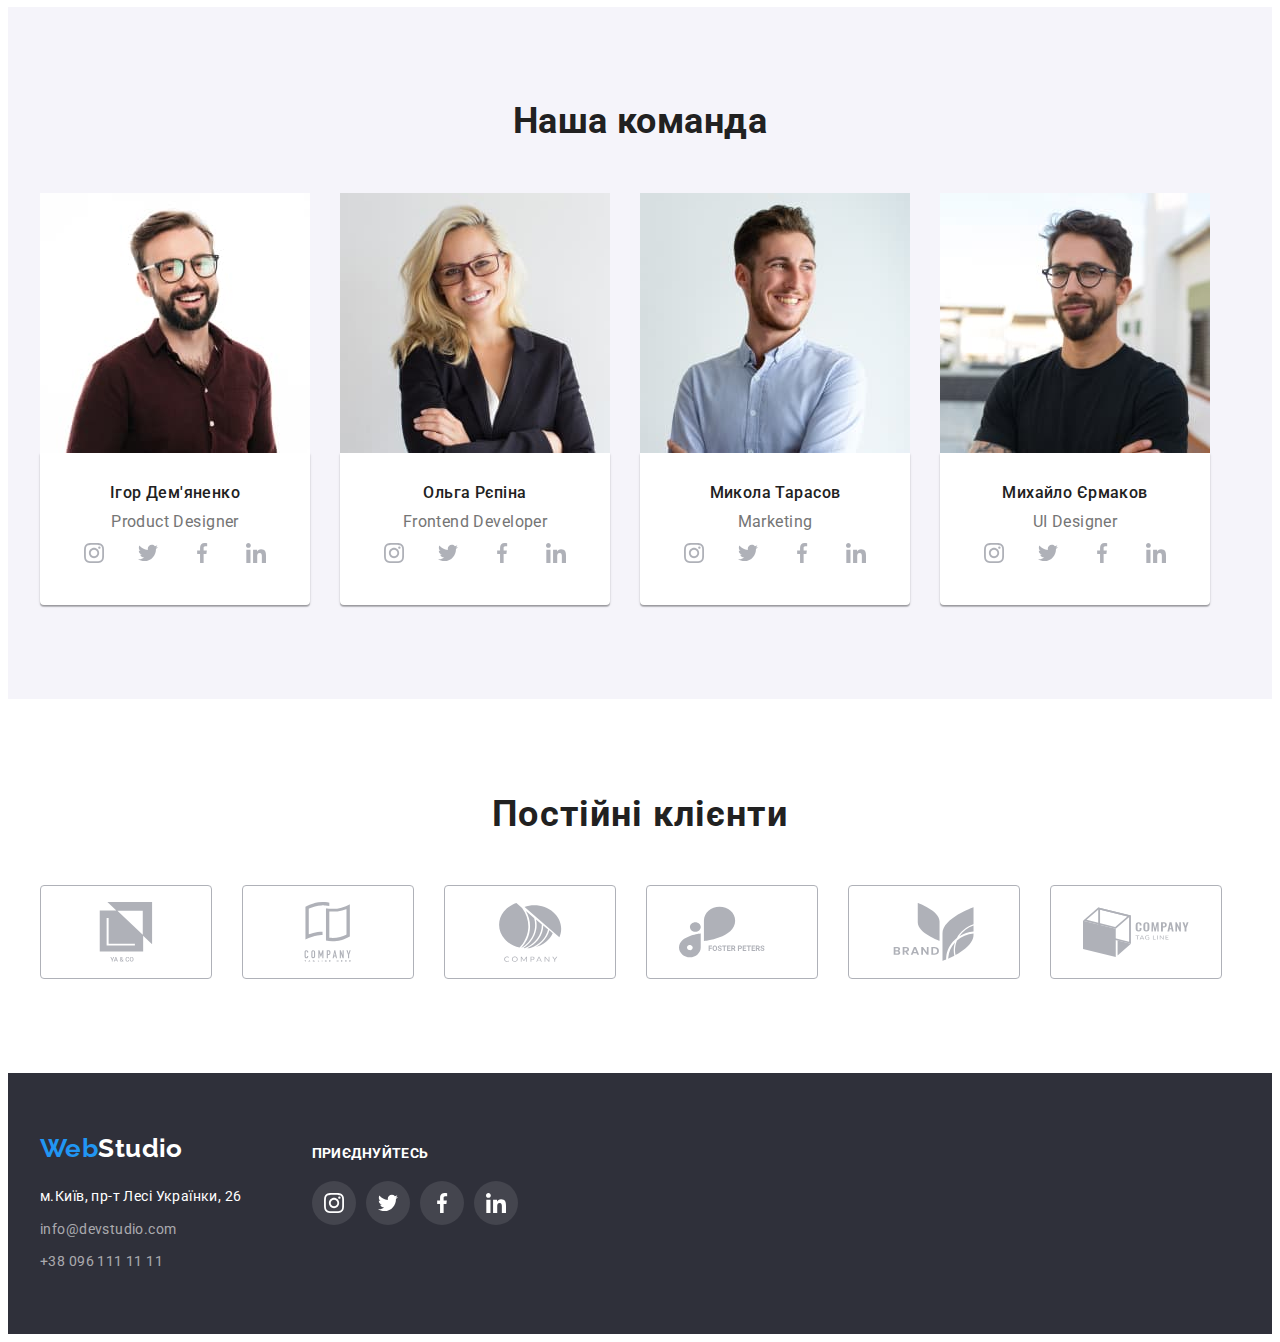
==== commit b0dd3b37: "done" ====
--- a/index.html
+++ b/index.html
@@ -64,21 +64,49 @@
         <div class="conteiner">
           <h2 class="visually-hidden">Особливості</h2>
           <ul class="benefits list">
-            <li>
-              <h3>УВАГА ДО ДЕТАЛЕЙ</h3>
-              <p>Ідейні міркування, і навіть початок повсякденної роботи з формування позиції.</p>
-            </li>
-            <li>
-              <h3>ПУНКТУАЛЬНІСТЬ</h3>
-              <p>Завдання організації, особливо рамки і місце навчання кадрів тягне у себе.</p>
-            </li>
-            <li>
-              <h3>ПЛАНУВАННЯ</h3>
-              <p>Так само консультація з широким активом значною мірою зумовлює.</p>
-            </li>
-            <li>
-              <h3>СУЧАСНІ ТЕХНОЛОГІЇ</h3>
-              <p>Значимість цих проблем настільки очевидна, що реалізація планових завдань.</p>
+            <li class="benefits-item">
+              <div class="benef-bg">
+                <svg class="benef-icon" width="70" height="70">
+                  <use href="./images/symbol-defs.svg#icon-antenna"></use>
+                </svg>
+              </div>
+              <div class="benef-description">
+                <h3>УВАГА ДО ДЕТАЛЕЙ</h3>
+                <p>Ідейні міркування, і навіть початок повсякденної роботи з формування позиції.</p>
+              </div>
+            </li>
+            <li class="benefits-item">
+              <div class="benef-bg">
+                <svg class="benef-icon" width="70" height="70">
+                  <use href="./images/symbol-defs.svg#icon-clock"></use>
+                </svg>
+              </div>
+              <div class="benef-description">
+                <h3>ПУНКТУАЛЬНІСТЬ</h3>
+                <p>Завдання організації, особливо рамки і місце навчання кадрів тягне у себе.</p>
+              </div>
+            </li>
+            <li class="benefits-item">
+              <div class="benef-bg">
+                <svg class="benef-icon" width="70" height="70">
+                  <use href="./images/symbol-defs.svg#icon-diagram"></use>
+                </svg>
+              </div>
+              <div class="benef-description">
+                <h3>ПЛАНУВАННЯ</h3>
+                <p>Так само консультація з широким активом значною мірою зумовлює.</p>
+              </div>
+            </li>
+            <li class="benefits-item">
+              <div class="benef-bg">
+                <svg class="benef-icon" width="70" height="70">
+                  <use href="./images/symbol-defs.svg#icon-astronaut"></use>
+                </svg>
+              </div>
+              <div class="benef-description">
+                <h3>СУЧАСНІ ТЕХНОЛОГІЇ</h3>
+                <p>Значимість цих проблем настільки очевидна, що реалізація планових завдань.</p>
+              </div>
             </li>
           </ul>
         </div>
@@ -115,6 +143,34 @@
               <div class="card">
                 <h3>Ігор Дем'яненко</h3>
                 <p lang="en">Product Designer</p>
+                <ul class="team-social list">
+                  <li class="team-soc-item">
+                    <a href="#" class="team-soc-link">
+                      <svg class="soc-icon" width="20px" height="20px">
+                        <use href="./images/symbol-defs.svg#icon-instagram"></use>
+                      </svg>
+                    </a>
+                  </li>
+                  <li class="team-soc-item">
+                    <a href="#" class="team-soc-link">
+                      <svg class="soc-icon" width="20px" height="20px">
+                        <use href="./images/symbol-defs.svg#icon-twitter"></use>
+                      </svg>
+                    </a>
+                  </li>
+                  <li class="team-soc-item">
+                    <a href="#" class="team-soc-link"
+                      ><svg class="soc-icon" width="20px" height="20px">
+                        <use href="./images/symbol-defs.svg#icon-facebook"></use></svg
+                    ></a>
+                  </li>
+                  <li class="team-soc-item">
+                    <a href="#" class="team-soc-link"
+                      ><svg class="soc-icon" width="20px" height="20px">
+                        <use href="./images/symbol-defs.svg#icon-linkedin"></use></svg
+                    ></a>
+                  </li>
+                </ul>
               </div>
             </li>
             <li>
@@ -122,6 +178,34 @@
               <div class="card">
                 <h3>Ольга Рєпіна</h3>
                 <p lang="en">Frontend Developer</p>
+                <ul class="team-social list">
+                  <li class="team-soc-item">
+                    <a href="#" class="team-soc-link">
+                      <svg class="soc-icon" width="20px" height="20px">
+                        <use href="./images/symbol-defs.svg#icon-instagram"></use>
+                      </svg>
+                    </a>
+                  </li>
+                  <li class="team-soc-item">
+                    <a href="#" class="team-soc-link">
+                      <svg class="soc-icon" width="20px" height="20px">
+                        <use href="./images/symbol-defs.svg#icon-twitter"></use>
+                      </svg>
+                    </a>
+                  </li>
+                  <li class="team-soc-item">
+                    <a href="#" class="team-soc-link"
+                      ><svg class="soc-icon" width="20px" height="20px">
+                        <use href="./images/symbol-defs.svg#icon-facebook"></use></svg
+                    ></a>
+                  </li>
+                  <li class="team-soc-item">
+                    <a href="#" class="team-soc-link"
+                      ><svg class="soc-icon" width="20px" height="20px">
+                        <use href="./images/symbol-defs.svg#icon-linkedin"></use></svg
+                    ></a>
+                  </li>
+                </ul>
               </div>
             </li>
             <li>
@@ -134,6 +218,34 @@
               <div class="card">
                 <h3>Микола Тарасов</h3>
                 <p lang="en">Marketing</p>
+                <ul class="team-social list">
+                  <li class="team-soc-item">
+                    <a href="#" class="team-soc-link">
+                      <svg class="soc-icon" width="20px" height="20px">
+                        <use href="./images/symbol-defs.svg#icon-instagram"></use>
+                      </svg>
+                    </a>
+                  </li>
+                  <li class="team-soc-item">
+                    <a href="#" class="team-soc-link">
+                      <svg class="soc-icon" width="20px" height="20px">
+                        <use href="./images/symbol-defs.svg#icon-twitter"></use>
+                      </svg>
+                    </a>
+                  </li>
+                  <li class="team-soc-item">
+                    <a href="#" class="team-soc-link"
+                      ><svg class="soc-icon" width="20px" height="20px">
+                        <use href="./images/symbol-defs.svg#icon-facebook"></use></svg
+                    ></a>
+                  </li>
+                  <li class="team-soc-item">
+                    <a href="" class="team-soc-link"
+                      ><svg class="soc-icon" width="20px" height="20px">
+                        <use href="./images/symbol-defs.svg#icon-linkedin"></use></svg
+                    ></a>
+                  </li>
+                </ul>
               </div>
             </li>
             <li>
@@ -146,7 +258,81 @@
               <div class="card">
                 <h3>Михайло Єрмаков</h3>
                 <p lang="en">UI Designer</p>
-              </div>
+                <ul class="team-social list">
+                  <li class="team-soc-item">
+                    <a href="#" class="team-soc-link">
+                      <svg class="soc-icon" width="20px" height="20px">
+                        <use href="./images/symbol-defs.svg#icon-instagram"></use>
+                      </svg>
+                    </a>
+                  </li>
+                  <li class="team-soc-item">
+                    <a href="#" class="team-soc-link">
+                      <svg class="soc-icon" width="20px" height="20px">
+                        <use href="./images/symbol-defs.svg#icon-twitter"></use>
+                      </svg>
+                    </a>
+                  </li>
+                  <li class="team-soc-item">
+                    <a href="#" class="team-soc-link"
+                      ><svg class="soc-icon" width="20px" height="20px">
+                        <use href="./images/symbol-defs.svg#icon-facebook"></use></svg
+                    ></a>
+                  </li>
+                  <li class="team-soc-item">
+                    <a href="#" class="team-soc-link"
+                      ><svg class="soc-icon" width="20px" height="20px">
+                        <use href="./images/symbol-defs.svg#icon-linkedin"></use></svg
+                    ></a>
+                  </li>
+                </ul>
+              </div>
+            </li>
+          </ul>
+        </div>
+      </section>
+      <!--5 sek-->
+
+      <section>
+        <div class="conteiner">
+          <h2 class="our-clients">Постійні клієнти</h2>
+          <ul class="clients list">
+            <li class="clients-item">
+              <a href="#" class="clients-link">
+                <svg class="client-icon" width="106" height="60">
+                  <use href="./images/symbol-defs.svg#icon-client"></use>
+                </svg>
+              </a>
+            </li>
+            <li class="clients-item">
+              <a href="#" class="clients-link"
+                ><svg class="client-icon" width="106" height="60">
+                  <use href="./images/symbol-defs.svg#icon-client1"></use></svg
+              ></a>
+            </li>
+            <li class="clients-item">
+              <a href="#" class="clients-link"
+                ><svg class="client-icon" width="106" height="60">
+                  <use href="./images/symbol-defs.svg#icon-client2"></use></svg
+              ></a>
+            </li>
+            <li class="clients-item">
+              <a href="#" class="clients-link"
+                ><svg class="client-icon" width="106" height="60">
+                  <use href="./images/symbol-defs.svg#icon-client3"></use></svg
+              ></a>
+            </li>
+            <li class="clients-item">
+              <a href="#" class="clients-link"
+                ><svg class="client-icon" width="106" height="60">
+                  <use href="./images/symbol-defs.svg#icon-client4"></use></svg
+              ></a>
+            </li>
+            <li class="clients-item">
+              <a href="#" class="clients-link"
+                ><svg class="client-icon" width="106" height="60">
+                  <use href="./images/symbol-defs.svg#icon-client5"></use></svg
+              ></a>
             </li>
           </ul>
         </div>
@@ -154,23 +340,55 @@
     </main>
     <footer class="footer">
       <div class="conteiner">
-        <a class="logo-footer" lang="en" href="#"><span class="web-logo">Web</span>Studio</a>
-        <address>
-          <ul class="contacts-footer list">
-            <li>
-              <a
-                class="map"
-                href="https://goo.gl/maps/fwpPtRoD1CJxpNF26"
-                target="_blank"
-                rel="noopener noreferrer nofollow"
-              >
-                м.Київ, пр-т Лесі Українки, 26</a
-              >
-            </li>
-            <li><a class="mail" href="mailto:info@devstudio.com">info@devstudio.com</a></li>
-            <li><a class="phone" href="tel:+380961111111">+38 096 111 11 11</a></li>
-          </ul>
-        </address>
+        <div class="addressf">
+          <a class="logo-footer" lang="en" href="#"><span class="web-logo">Web</span>Studio</a>
+          <address>
+            <ul class="contacts-footer list">
+              <li>
+                <a
+                  class="map"
+                  href="https://goo.gl/maps/fwpPtRoD1CJxpNF26"
+                  target="_blank"
+                  rel="noopener noreferrer nofollow"
+                >
+                  м.Київ, пр-т Лесі Українки, 26</a
+                >
+              </li>
+              <li><a class="mail" href="mailto:info@devstudio.com">info@devstudio.com</a></li>
+              <li><a class="phone" href="tel:+380961111111">+38 096 111 11 11</a></li>
+            </ul>
+          </address>
+        </div>
+        <div class="social-cont">
+          <h2>Приєднуйтесь</h2>
+          <ul class="social list">
+            <li class="soc-item">
+              <a href="#" class="soc-link">
+                <svg class="fsoc-icon" width="20px" height="20px">
+                  <use href="./images/symbol-defs.svg#icon-instagram"></use>
+                </svg>
+              </a>
+            </li>
+            <li class="soc-item">
+              <a href="#" class="soc-link">
+                <svg class="fsoc-icon" width="20px" height="20px">
+                  <use href="./images/symbol-defs.svg#icon-twitter"></use></svg
+              ></a>
+            </li>
+            <li class="soc-item">
+              <a href="#" class="soc-link">
+                <svg class="fsoc-icon" width="20px" height="20px">
+                  <use href="./images/symbol-defs.svg#icon-facebook"></use></svg
+              ></a>
+            </li>
+            <li class="soc-item">
+              <a href="#" class="soc-link">
+                <svg class="fsoc-icon" width="20px" height="20px">
+                  <use href="./images/symbol-defs.svg#icon-linkedin"></use></svg
+              ></a>
+            </li>
+          </ul>
+        </div>
       </div>
     </footer>
   </body>
--- a/css/styles.css
+++ b/css/styles.css
@@ -8,6 +8,7 @@
   --focus: #188ce8;
   --memberbgc: #f5f4fa;
   --headfoot: #2f303a;
+  --icons: #afb1b8;
   --font-btn: inherit;
 }
 
@@ -97,7 +98,7 @@
 }
 
 .contacts-header li + li {
-  margin-left: 50px;
+  margin-left: 30px;
 }
 
 .contacts-header a {
@@ -110,6 +111,7 @@
   letter-spacing: 0.02em;
 
   color: var(--grey);
+  fill: var(--grey);
 }
 .contacts-header a:hover,
 .contacts-header a:focus {
@@ -120,17 +122,9 @@
   letter-spacing: 0.02em;
 
   color: var(--accent);
-}
-.contacts-header a svg:hover,
-.contacts-header a svg:focus {
-  font-style: normal;
-  font-weight: 500;
-
-  line-height: 1.14;
-  letter-spacing: 0.02em;
-
-  color: var(--accent);
-}
+  fill: var(--accent);
+}
+
 .logo-head {
   margin-right: 93px;
   padding: 24px 0 25px 0;
@@ -235,10 +229,23 @@
 }
 .benefits {
   display: flex;
-  text-align: center;
-}
+
+  text-align: center;
+}
+
 .benefits > li:not(:last-child) {
   margin-right: 30px;
+}
+.benef-bg {
+  display: flex;
+  width: 270px;
+  height: 120px;
+  margin-bottom: 30px;
+  justify-content: center;
+  align-items: center;
+
+  background-color: var(--memberbgc);
+  border-radius: 4px;
 }
 .benefits h3 {
   margin-bottom: 10px;
@@ -292,6 +299,7 @@
 .members {
   display: flex;
 }
+
 .members > li:not(:last-child) {
   margin-right: 30px;
 }
@@ -329,6 +337,61 @@
   color: var(--grey);
   background-color: var(--white);
 }
+.team-social {
+  display: flex;
+  justify-content: center;
+  gap: 10px;
+}
+.team-soc-item {
+}
+.team-soc-link {
+  width: 44px;
+  height: 44px;
+  display: flex;
+  align-items: center;
+  justify-content: center;
+
+  background-color: rgba(255, 255, 255, 0.1);
+  fill: var(--icons);
+  border-radius: 50%;
+}
+.team-soc-link:hover {
+  background-color: var(--accent);
+  fill: var(--white);
+}
+/* clients */
+
+.our-clients {
+  font-style: normal;
+  font-weight: 700;
+  font-size: 36px;
+  line-height: 42px;
+  text-align: center;
+  letter-spacing: 0.03em;
+  color: var(--text);
+  margin-bottom: 50px;
+}
+.clients {
+  gap: 30px;
+  display: flex;
+}
+
+.clients-link {
+  width: 170px;
+  height: 92px;
+  border: 1px solid var(--icons);
+  fill: var(--icons);
+  display: flex;
+  align-items: center;
+  justify-content: center;
+  border-radius: 4px;
+}
+
+.clients-link:hover {
+  border: 1px solid var(--accent);
+  fill: var(--accent);
+}
+
 /*portfolio*/
 /*buttons*/
 
@@ -361,11 +424,18 @@
 .filters button:focus {
   background-color: var(--accent);
   color: var(--white);
+  box-shadow: 0px 3px 1px rgba(0, 0, 0, 0.1), 0px 1px 2px rgba(0, 0, 0, 0.08),
+    0px 2px 2px rgba(0, 0, 0, 0.12);
+  border-radius: 4px;
 }
 /*projects*/
 .card-p {
   padding: 20px 24px;
   border-bottom: 1px solid #eee;
+}
+.cards:hover {
+  box-shadow: 0px 1px 1px rgba(0, 0, 0, 0.12), 0px 4px 4px rgba(0, 0, 0, 0.06),
+    1px 4px 6px rgba(0, 0, 0, 0.16);
 }
 .card-p > h2 {
   margin-bottom: 4px;
@@ -409,6 +479,55 @@
   padding: 60px 0;
   background-color: var(--headfoot);
 }
+
+footer .conteiner {
+  display: flex;
+}
+footer div[addresf] {
+  display: flex;
+}
+
+.social-cont {
+  display: flex;
+  justify-content: flex-start;
+  flex-direction: column;
+  margin-left: 70px;
+  margin-top: 12px;
+}
+.social-cont h2 {
+  margin-bottom: 20px;
+  font-style: normal;
+  font-weight: 700;
+  font-size: 14px;
+  line-height: 16px;
+  letter-spacing: 0.03em;
+  text-transform: uppercase;
+
+  color: var(--white);
+}
+.social {
+  display: flex;
+  justify-content: center;
+  gap: 10px;
+}
+.soc-item {
+}
+.soc-link {
+  width: 44px;
+  height: 44px;
+  display: flex;
+  align-items: center;
+  justify-content: center;
+  background-color: rgba(255, 255, 255, 0.1);
+  border-radius: 50%;
+  fill: var(--white);
+}
+.soc-link:hover,
+.soc-link:focus,
+.soc-link:active {
+  background-color: var(--accent);
+}
+
 a.logo-footer {
   display: block;
   margin-bottom: 20px;
